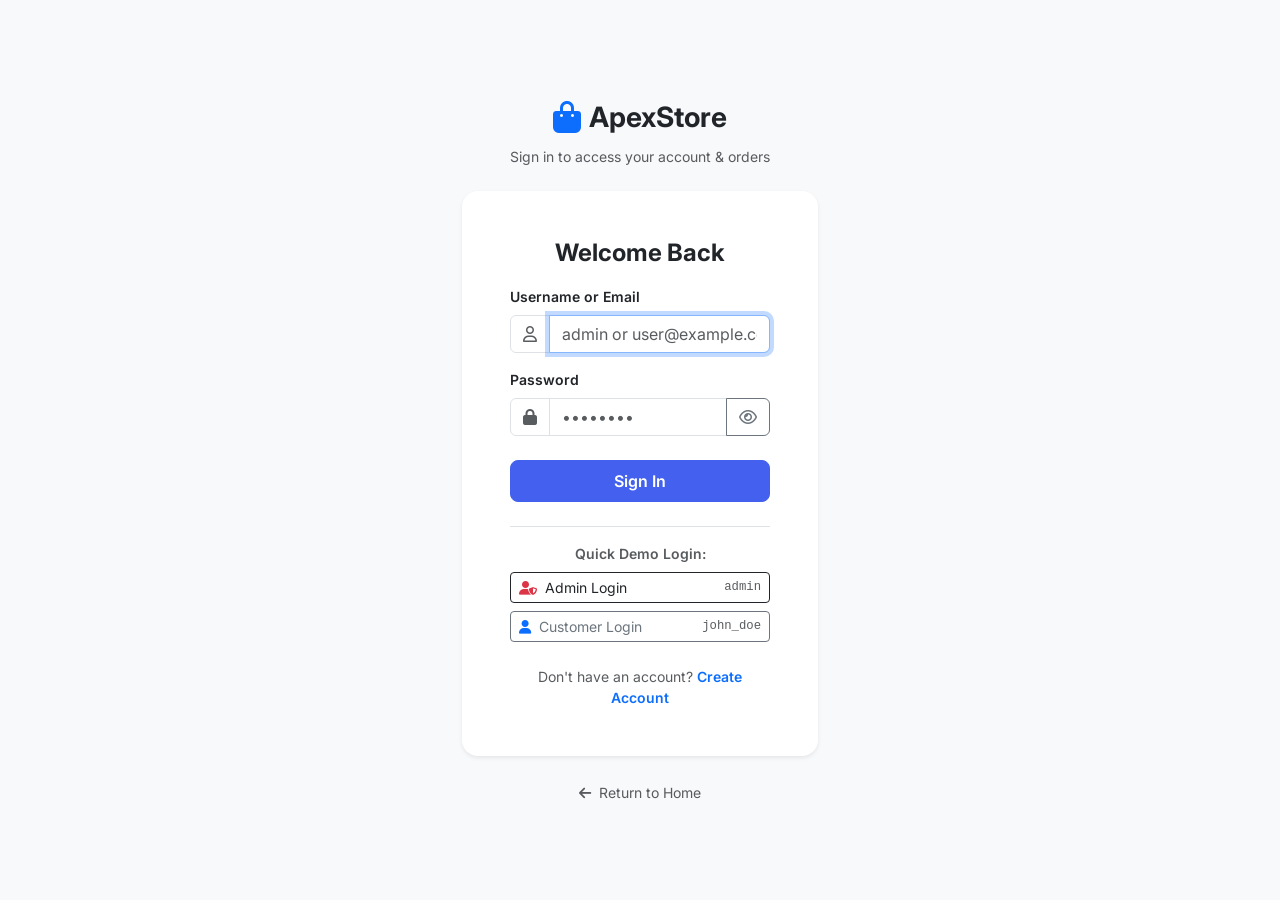
==== frontend/login.html @ 832998b2 "Initial commit: Complete Mini E-Commerce Management System with Django DRF Simple JWT & Bootstrap 5" ====
<!DOCTYPE html>
<html lang="en">
<head>
  <meta charset="UTF-8">
  <meta name="viewport" content="width=device-width, initial-scale=1.0">
  <title>Login - ApexStore</title>
  <!-- Bootstrap 5 CSS -->
  <link href="https://cdn.jsdelivr.net/npm/bootstrap@5.3.3/dist/css/bootstrap.min.css" rel="stylesheet">
  <!-- Font Awesome -->
  <link rel="stylesheet" href="https://cdnjs.cloudflare.com/ajax/libs/font-awesome/6.5.1/css/all.min.css">
  <!-- Google Fonts Inter -->
  <link href="https://fonts.googleapis.com/css2?family=Inter:wght@400;500;600;700;800&display=swap" rel="stylesheet">
  <link rel="stylesheet" href="css/style.css">
</head>
<body class="bg-light d-flex align-items-center justify-content-center" style="min-height: 100vh;">

  <div class="container py-5">
    <div class="row justify-content-center">
      <div class="col-md-7 col-lg-5 col-xl-4">
        <!-- Logo & Branding -->
        <div class="text-center mb-4">
          <a href="index.html" class="text-decoration-none d-inline-flex align-items-center gap-2 mb-2">
            <i class="fa-solid fa-bag-shopping fa-2x text-primary"></i>
            <span class="fs-3 fw-bold text-dark">ApexStore</span>
          </a>
          <p class="text-muted small">Sign in to access your account & orders</p>
        </div>

        <!-- Login Card -->
        <div class="card border-0 shadow-sm p-4 p-md-5 rounded-4">
          <h4 class="fw-bold mb-3 text-center">Welcome Back</h4>

          <div id="login-alert" class="alert alert-danger py-2 small d-none"></div>

          <form id="login-form" onsubmit="handleLogin(event)">
            <div class="mb-3">
              <label class="form-label fw-semibold small">Username or Email</label>
              <div class="input-group">
                <span class="input-group-text bg-white"><i class="fa-regular fa-user text-muted"></i></span>
                <input type="text" id="login-identifier" class="form-control" placeholder="admin or user@example.com" required autofocus>
              </div>
            </div>

            <div class="mb-3">
              <div class="d-flex justify-content-between">
                <label class="form-label fw-semibold small">Password</label>
              </div>
              <div class="input-group">
                <span class="input-group-text bg-white"><i class="fa-solid fa-lock text-muted"></i></span>
                <input type="password" id="login-password" class="form-control" placeholder="••••••••" required>
                <button class="btn btn-outline-secondary" type="button" onclick="togglePasswordVisibility('login-password')">
                  <i class="fa-regular fa-eye"></i>
                </button>
              </div>
            </div>

            <button type="submit" id="login-submit-btn" class="btn btn-primary w-100 py-2 mt-2 fw-semibold">
              <span class="spinner-border spinner-border-sm me-2 d-none" id="login-spinner"></span>
              Sign In
            </button>
          </form>

          <!-- Quick Fill Demo Buttons -->
          <div class="mt-4 pt-3 border-top">
            <div class="text-center text-muted small mb-2 fw-semibold">Quick Demo Login:</div>
            <div class="d-grid gap-2">
              <button type="button" class="btn btn-sm btn-outline-dark text-start d-flex align-items-center justify-content-between" onclick="quickFill('admin', 'AdminPassword123')">
                <span><i class="fa-solid fa-user-shield text-danger me-1"></i> Admin Login</span>
                <code class="small text-muted">admin</code>
              </button>
              <button type="button" class="btn btn-sm btn-outline-secondary text-start d-flex align-items-center justify-content-between" onclick="quickFill('john_doe', 'UserPassword123')">
                <span><i class="fa-solid fa-user text-primary me-1"></i> Customer Login</span>
                <code class="small text-muted">john_doe</code>
              </button>
            </div>
          </div>

          <div class="text-center mt-4 text-muted small">
            Don't have an account? <a href="register.html" class="fw-semibold text-primary text-decoration-none">Create Account</a>
          </div>
        </div>

        <div class="text-center mt-4">
          <a href="index.html" class="text-muted small text-decoration-none">
            <i class="fa-solid fa-arrow-left me-1"></i> Return to Home
          </a>
        </div>
      </div>
    </div>
  </div>

  <script src="https://cdn.jsdelivr.net/npm/bootstrap@5.3.3/dist/js/bootstrap.bundle.min.js"></script>
  <script src="js/api.js"></script>
  <script src="js/auth.js"></script>
  <script>
    function togglePasswordVisibility(fieldId) {
      const input = document.getElementById(fieldId);
      input.type = input.type === 'password' ? 'text' : 'password';
    }

    function quickFill(identifier, pwd) {
      document.getElementById('login-identifier').value = identifier;
      document.getElementById('login-password').value = pwd;
    }

    async function handleLogin(e) {
      e.preventDefault();
      const identifier = document.getElementById('login-identifier').value.trim();
      const password = document.getElementById('login-password').value;
      const alertBox = document.getElementById('login-alert');
      const submitBtn = document.getElementById('login-submit-btn');
      const spinner = document.getElementById('login-spinner');

      alertBox.classList.add('d-none');
      submitBtn.disabled = true;
      spinner.classList.remove('d-none');

      try {
        const result = await Auth.login(identifier, password);
        if (result.success) {
          showToast(`Welcome back, ${result.user.full_name || result.user.username}!`, "success");

          // Check redirect param
          const urlParams = new URLSearchParams(window.location.search);
          const redirect = urlParams.get('redirect');

          setTimeout(() => {
            if (redirect && !redirect.includes('login.html')) {
              window.location.href = redirect;
            } else if (result.user.role === 'ADMIN' || result.user.is_admin) {
              window.location.href = 'admin/dashboard.html';
            } else {
              window.location.href = 'products.html';
            }
          }, 600);
        } else {
          alertBox.textContent = result.error || "Login failed. Please check your credentials.";
          alertBox.classList.remove('d-none');
        }
      } catch (err) {
        alertBox.textContent = err.message || "An error occurred during login.";
        alertBox.classList.remove('d-none');
      } finally {
        submitBtn.disabled = false;
        spinner.classList.add('d-none');
      }
    }
  </script>
</body>
</html>
---- frontend/css/style.css ----
:root {
  --primary: #4361ee;
  --primary-hover: #3a56d4;
  --secondary: #3f37c9;
  --success: #10b981;
  --warning: #f59e0b;
  --danger: #ef4444;
  --dark: #0f172a;
  --light-bg: #f8fafc;
  --card-bg: #ffffff;
  --text-main: #1e293b;
  --text-muted: #64748b;
  --border-color: #e2e8f0;
  --font-family: 'Inter', system-ui, -apple-system, sans-serif;
  --radius-sm: 8px;
  --radius-md: 12px;
  --radius-lg: 16px;
  --shadow-sm: 0 1px 3px rgba(0,0,0,0.05);
  --shadow-md: 0 4px 12px rgba(0,0,0,0.07);
  --shadow-lg: 0 10px 25px rgba(0,0,0,0.1);
}

body {
  font-family: var(--font-family);
  background-color: var(--light-bg);
  color: var(--text-main);
  min-height: 100vh;
  display: flex;
  flex-direction: column;
}

main {
  flex: 1;
}

/* Navbar */
.navbar {
  background: #ffffff;
  box-shadow: var(--shadow-sm);
  padding: 0.8rem 0;
  border-bottom: 1px solid var(--border-color);
}

.navbar-brand {
  font-weight: 700;
  font-size: 1.35rem;
  color: var(--primary) !important;
  display: flex;
  align-items: center;
  gap: 0.5rem;
}

.nav-link {
  font-weight: 500;
  color: var(--text-main);
  padding: 0.5rem 0.9rem !important;
  border-radius: var(--radius-sm);
  transition: all 0.2s ease;
}

.nav-link:hover, .nav-link.active {
  color: var(--primary) !important;
  background-color: rgba(67, 97, 238, 0.08);
}

/* Hero Section */
.hero-section {
  background: linear-gradient(135deg, #1e293b 0%, #312e81 50%, #4361ee 100%);
  color: #ffffff;
  padding: 5rem 0;
  border-radius: 0 0 var(--radius-lg) var(--radius-lg);
  position: relative;
  overflow: hidden;
}

.hero-section::after {
  content: '';
  position: absolute;
  top: -50%;
  right: -20%;
  width: 600px;
  height: 600px;
  background: radial-gradient(circle, rgba(255,255,255,0.1) 0%, rgba(255,255,255,0) 70%);
  pointer-events: none;
}

/* Cards */
.card {
  background-color: var(--card-bg);
  border: 1px solid var(--border-color);
  border-radius: var(--radius-md);
  box-shadow: var(--shadow-sm);
  transition: transform 0.2s ease, box-shadow 0.2s ease;
}

.card:hover {
  box-shadow: var(--shadow-md);
}

.product-card {
  border: 1px solid var(--border-color);
  border-radius: var(--radius-md);
  overflow: hidden;
  display: flex;
  flex-direction: column;
  height: 100%;
  background: #ffffff;
  transition: all 0.25s ease;
}

.product-card:hover {
  transform: translateY(-4px);
  box-shadow: var(--shadow-lg);
  border-color: rgba(67, 97, 238, 0.3);
}

.product-card-img-wrapper {
  position: relative;
  width: 100%;
  height: 220px;
  background-color: #f1f5f9;
  overflow: hidden;
  display: flex;
  align-items: center;
  justify-content: center;
}

.product-card-img-wrapper img {
  width: 100%;
  height: 100%;
  object-fit: cover;
  transition: transform 0.3s ease;
}

.product-card:hover .product-card-img-wrapper img {
  transform: scale(1.05);
}

.product-badge-category {
  position: absolute;
  top: 12px;
  left: 12px;
  background: rgba(15, 23, 42, 0.75);
  backdrop-filter: blur(4px);
  color: #fff;
  font-size: 0.75rem;
  padding: 0.3rem 0.65rem;
  border-radius: 20px;
  font-weight: 500;
}

.product-badge-stock {
  position: absolute;
  top: 12px;
  right: 12px;
}

.product-card-body {
  padding: 1.25rem;
  display: flex;
  flex-direction: column;
  flex: 1;
}

.product-title {
  font-size: 1.05rem;
  font-weight: 600;
  color: var(--text-main);
  margin-bottom: 0.5rem;
  display: -webkit-box;
  -webkit-line-clamp: 2;
  -webkit-box-orient: vertical;
  overflow: hidden;
  height: 2.8rem;
}

.product-price {
  font-size: 1.3rem;
  font-weight: 700;
  color: var(--primary);
  margin-bottom: 1rem;
}

.product-card-footer {
  margin-top: auto;
  display: flex;
  gap: 0.5rem;
}

/* Category Filter Pills */
.category-pill {
  padding: 0.5rem 1rem;
  border-radius: 30px;
  border: 1px solid var(--border-color);
  background: #ffffff;
  color: var(--text-main);
  font-weight: 500;
  cursor: pointer;
  transition: all 0.2s ease;
  white-space: nowrap;
  text-decoration: none;
  display: inline-flex;
  align-items: center;
  gap: 0.4rem;
}

.category-pill:hover, .category-pill.active {
  background-color: var(--primary);
  color: #ffffff;
  border-color: var(--primary);
}

/* Buttons */
.btn-primary {
  background-color: var(--primary);
  border-color: var(--primary);
  font-weight: 500;
  padding: 0.6rem 1.25rem;
  border-radius: var(--radius-sm);
  transition: all 0.2s ease;
}

.btn-primary:hover, .btn-primary:focus {
  background-color: var(--primary-hover);
  border-color: var(--primary-hover);
}

.btn-outline-primary {
  color: var(--primary);
  border-color: var(--primary);
  font-weight: 500;
  border-radius: var(--radius-sm);
}

.btn-outline-primary:hover {
  background-color: var(--primary);
  color: #ffffff;
}

/* Badges */
.badge-placed {
  background-color: #eff6ff;
  color: #2563eb;
  border: 1px solid #bfdbfe;
  padding: 0.35rem 0.75rem;
  border-radius: 20px;
  font-weight: 600;
}

.badge-completed {
  background-color: #ecfdf5;
  color: #059669;
  border: 1px solid #a7f3d0;
  padding: 0.35rem 0.75rem;
  border-radius: 20px;
  font-weight: 600;
}

/* Empty State */
.empty-state {
  text-align: center;
  padding: 4rem 1.5rem;
  background: #ffffff;
  border-radius: var(--radius-md);
  border: 1px dashed var(--border-color);
}

.empty-state-icon {
  font-size: 3.5rem;
  color: var(--text-muted);
  margin-bottom: 1.25rem;
}

/* Toast Container */
#toast-container {
  position: fixed;
  top: 20px;
  right: 20px;
  z-index: 9999;
  display: flex;
  flex-direction: column;
  gap: 10px;
}

.custom-toast {
  min-width: 300px;
  max-width: 400px;
  padding: 1rem 1.25rem;
  border-radius: var(--radius-md);
  box-shadow: var(--shadow-lg);
  color: #ffffff;
  display: flex;
  align-items: center;
  gap: 0.8rem;
  animation: slideIn 0.3s ease forwards;
}

@keyframes slideIn {
  from { transform: translateX(100%); opacity: 0; }
  to { transform: translateX(0); opacity: 1; }
}

.custom-toast.toast-success { background-color: #059669; }
.custom-toast.toast-error { background-color: #dc2626; }
.custom-toast.toast-warning { background-color: #d97706; }
.custom-toast.toast-info { background-color: #2563eb; }

/* Footer */
footer {
  background: #0f172a;
  color: #94a3b8;
  padding: 2.5rem 0 1.5rem;
  margin-top: auto;
  border-top: 1px solid #1e293b;
}

footer a {
  color: #cbd5e1;
  text-decoration: none;
}

footer a:hover {
  color: #ffffff;
}
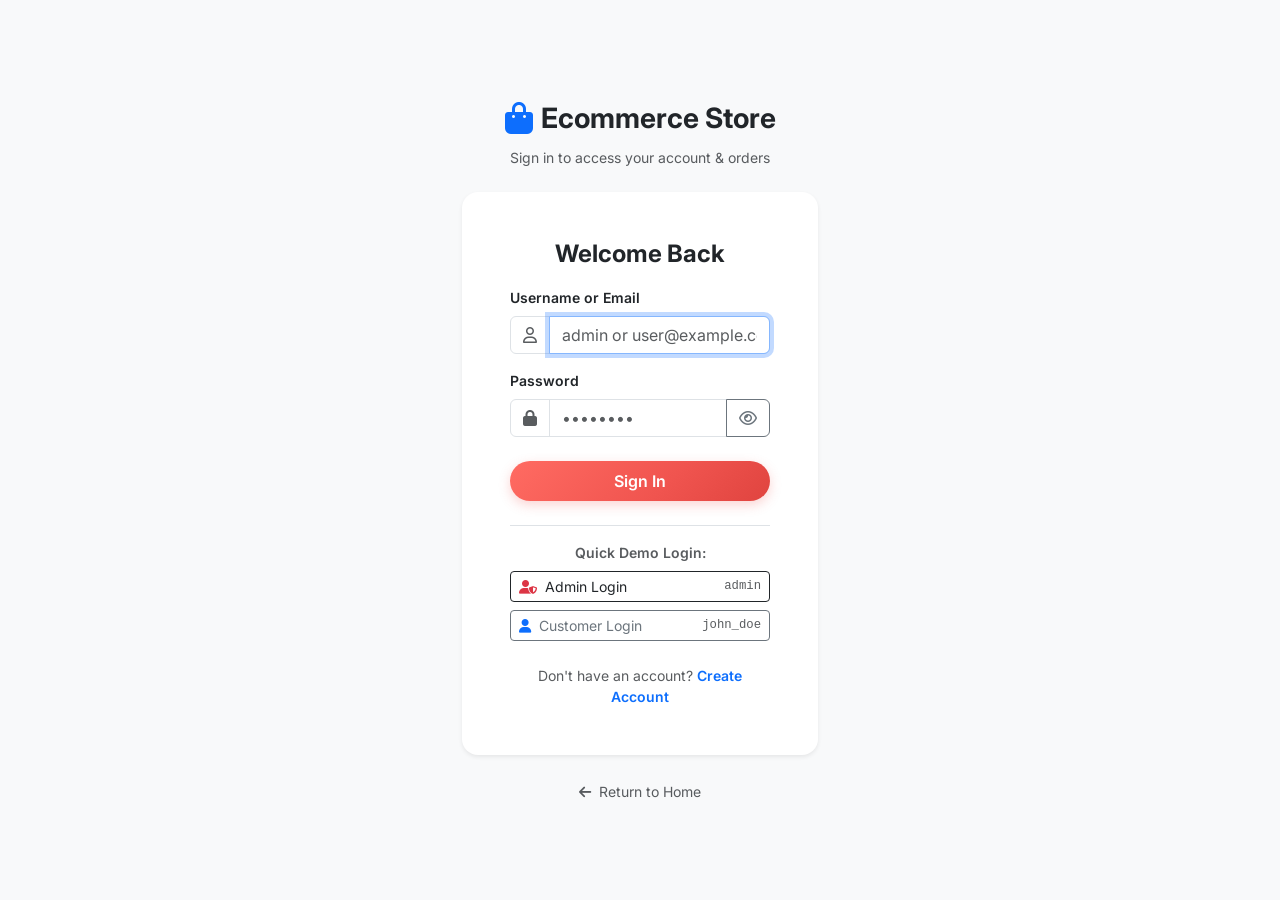
==== commit 193d6426: "Update theme to coral fashion aesthetic and fix admin HTML static routing" ====
--- a/frontend/login.html
+++ b/frontend/login.html
@@ -3,7 +3,7 @@
 <head>
   <meta charset="UTF-8">
   <meta name="viewport" content="width=device-width, initial-scale=1.0">
-  <title>Login - ApexStore</title>
+  <title>Login - Ecommerce Store</title>
   <!-- Bootstrap 5 CSS -->
   <link href="https://cdn.jsdelivr.net/npm/bootstrap@5.3.3/dist/css/bootstrap.min.css" rel="stylesheet">
   <!-- Font Awesome -->
@@ -21,7 +21,7 @@
         <div class="text-center mb-4">
           <a href="index.html" class="text-decoration-none d-inline-flex align-items-center gap-2 mb-2">
             <i class="fa-solid fa-bag-shopping fa-2x text-primary"></i>
-            <span class="fs-3 fw-bold text-dark">ApexStore</span>
+            <span class="fs-3 fw-bold text-dark">Ecommerce Store</span>
           </a>
           <p class="text-muted small">Sign in to access your account & orders</p>
         </div>
--- a/frontend/css/style.css
+++ b/frontend/css/style.css
@@ -1,23 +1,27 @@
 :root {
-  --primary: #4361ee;
-  --primary-hover: #3a56d4;
-  --secondary: #3f37c9;
+  --primary: #f0544f;
+  --primary-hover: #db423d;
+  --primary-light: #fff2f1;
+  --primary-gradient: linear-gradient(135deg, #ff6b62 0%, #f0544f 60%, #e0443f 100%);
+  --secondary: #ff7675;
+  --accent: #ff9f43;
   --success: #10b981;
   --warning: #f59e0b;
   --danger: #ef4444;
-  --dark: #0f172a;
-  --light-bg: #f8fafc;
+  --dark: #22222b;
+  --light-bg: #faf7f7;
   --card-bg: #ffffff;
-  --text-main: #1e293b;
-  --text-muted: #64748b;
-  --border-color: #e2e8f0;
+  --text-main: #2d3142;
+  --text-muted: #828699;
+  --border-color: #eedddd;
   --font-family: 'Inter', system-ui, -apple-system, sans-serif;
-  --radius-sm: 8px;
-  --radius-md: 12px;
-  --radius-lg: 16px;
-  --shadow-sm: 0 1px 3px rgba(0,0,0,0.05);
-  --shadow-md: 0 4px 12px rgba(0,0,0,0.07);
-  --shadow-lg: 0 10px 25px rgba(0,0,0,0.1);
+  --radius-sm: 10px;
+  --radius-md: 16px;
+  --radius-lg: 24px;
+  --radius-pill: 50px;
+  --shadow-sm: 0 2px 5px rgba(240, 84, 79, 0.05);
+  --shadow-md: 0 6px 18px rgba(240, 84, 79, 0.08);
+  --shadow-lg: 0 12px 30px rgba(240, 84, 79, 0.12);
 }
 
 body {
@@ -36,161 +40,230 @@
 /* Navbar */
 .navbar {
   background: #ffffff;
-  box-shadow: var(--shadow-sm);
-  padding: 0.8rem 0;
+  box-shadow: 0 1px 4px rgba(0,0,0,0.04);
+  padding: 0.9rem 0;
   border-bottom: 1px solid var(--border-color);
 }
 
 .navbar-brand {
-  font-weight: 700;
-  font-size: 1.35rem;
+  font-weight: 800;
+  font-size: 1.4rem;
   color: var(--primary) !important;
   display: flex;
   align-items: center;
-  gap: 0.5rem;
+  gap: 0.6rem;
+  letter-spacing: -0.02em;
 }
 
 .nav-link {
   font-weight: 500;
   color: var(--text-main);
-  padding: 0.5rem 0.9rem !important;
-  border-radius: var(--radius-sm);
+  padding: 0.5rem 1rem !important;
+  border-radius: var(--radius-pill);
   transition: all 0.2s ease;
 }
 
 .nav-link:hover, .nav-link.active {
   color: var(--primary) !important;
-  background-color: rgba(67, 97, 238, 0.08);
-}
-
-/* Hero Section */
-.hero-section {
-  background: linear-gradient(135deg, #1e293b 0%, #312e81 50%, #4361ee 100%);
-  color: #ffffff;
-  padding: 5rem 0;
-  border-radius: 0 0 var(--radius-lg) var(--radius-lg);
+  background-color: var(--primary-light);
+}
+
+/* Hero Section with Coral Theme */
+.hero-wrapper {
+  padding: 1.5rem 0 2.5rem;
+}
+
+.hero-banner {
+  background: var(--primary-gradient);
+  color: #ffffff;
+  border-radius: 28px;
+  padding: 4rem 3.5rem;
   position: relative;
   overflow: hidden;
-}
-
-.hero-section::after {
+  box-shadow: 0 15px 35px rgba(240, 84, 79, 0.25);
+}
+
+.hero-banner::after {
   content: '';
   position: absolute;
-  top: -50%;
-  right: -20%;
-  width: 600px;
-  height: 600px;
-  background: radial-gradient(circle, rgba(255,255,255,0.1) 0%, rgba(255,255,255,0) 70%);
+  top: -20%;
+  right: 5%;
+  width: 480px;
+  height: 480px;
+  background: radial-gradient(circle, rgba(255, 255, 255, 0.18) 0%, rgba(255, 255, 255, 0) 70%);
+  border-radius: 50%;
   pointer-events: none;
 }
 
-/* Cards */
-.card {
-  background-color: var(--card-bg);
-  border: 1px solid var(--border-color);
-  border-radius: var(--radius-md);
-  box-shadow: var(--shadow-sm);
-  transition: transform 0.2s ease, box-shadow 0.2s ease;
-}
-
-.card:hover {
-  box-shadow: var(--shadow-md);
-}
-
-.product-card {
-  border: 1px solid var(--border-color);
-  border-radius: var(--radius-md);
-  overflow: hidden;
-  display: flex;
-  flex-direction: column;
-  height: 100%;
-  background: #ffffff;
-  transition: all 0.25s ease;
-}
-
-.product-card:hover {
-  transform: translateY(-4px);
-  box-shadow: var(--shadow-lg);
-  border-color: rgba(67, 97, 238, 0.3);
-}
-
-.product-card-img-wrapper {
+.hero-badge-offer {
+  display: inline-block;
+  background: rgba(255, 255, 255, 0.22);
+  backdrop-filter: blur(8px);
+  color: #ffffff;
+  font-size: 0.85rem;
+  font-weight: 600;
+  padding: 0.45rem 1.2rem;
+  border-radius: var(--radius-pill);
+  margin-bottom: 1.25rem;
+  letter-spacing: 0.03em;
+}
+
+.hero-title {
+  font-size: 3.2rem;
+  font-weight: 800;
+  line-height: 1.15;
+  margin-bottom: 1.2rem;
+  letter-spacing: -0.03em;
+}
+
+.hero-subtitle {
+  font-size: 1.05rem;
+  opacity: 0.92;
+  max-width: 480px;
+  margin-bottom: 2rem;
+  line-height: 1.6;
+}
+
+/* Hero Pill Search Bar */
+.hero-search-capsule {
+  background: #ffffff;
+  padding: 6px 8px 6px 20px;
+  border-radius: var(--radius-pill);
+  display: flex;
+  align-items: center;
+  max-width: 440px;
+  box-shadow: 0 8px 24px rgba(0, 0, 0, 0.12);
+  margin-bottom: 2rem;
+}
+
+.hero-search-capsule input {
+  border: none;
+  outline: none;
+  flex: 1;
+  font-size: 0.95rem;
+  color: var(--text-main);
+  background: transparent;
+}
+
+.hero-search-capsule input::placeholder {
+  color: #a0a4b8;
+}
+
+.hero-search-capsule button {
+  background: var(--dark);
+  color: #ffffff;
+  border: none;
+  padding: 0.65rem 1.4rem;
+  border-radius: var(--radius-pill);
+  font-weight: 600;
+  font-size: 0.9rem;
+  transition: all 0.2s ease;
+}
+
+.hero-search-capsule button:hover {
+  background: #111;
+  transform: scale(1.02);
+}
+
+/* Happy Customers Social Proof */
+.hero-customers-badge {
+  background: rgba(255, 255, 255, 0.18);
+  backdrop-filter: blur(6px);
+  border: 1px solid rgba(255, 255, 255, 0.25);
+  display: inline-flex;
+  align-items: center;
+  gap: 1rem;
+  padding: 0.6rem 1.2rem;
+  border-radius: 20px;
+}
+
+.avatar-stack {
+  display: flex;
+  margin-right: -4px;
+}
+
+.avatar-stack img {
+  width: 32px;
+  height: 32px;
+  border-radius: 50%;
+  border: 2px solid #ffffff;
+  margin-left: -8px;
+  object-fit: cover;
+}
+
+.avatar-stack img:first-child {
+  margin-left: 0;
+}
+
+/* Hero Visual Circular Illustration */
+.hero-visual-frame {
   position: relative;
-  width: 100%;
-  height: 220px;
-  background-color: #f1f5f9;
-  overflow: hidden;
-  display: flex;
-  align-items: center;
-  justify-content: center;
-}
-
-.product-card-img-wrapper img {
+  width: 360px;
+  height: 360px;
+  margin: 0 auto;
+}
+
+.hero-circle-bg {
+  position: absolute;
+  top: 50%;
+  left: 50%;
+  transform: translate(-50%, -50%);
+  width: 330px;
+  height: 330px;
+  border-radius: 50%;
+  background: rgba(255, 255, 255, 0.2);
+  backdrop-filter: blur(10px);
+  border: 2px solid rgba(255, 255, 255, 0.4);
+}
+
+.hero-model-img {
+  position: relative;
+  z-index: 2;
   width: 100%;
   height: 100%;
   object-fit: cover;
-  transition: transform 0.3s ease;
-}
-
-.product-card:hover .product-card-img-wrapper img {
-  transform: scale(1.05);
-}
-
-.product-badge-category {
-  position: absolute;
-  top: 12px;
-  left: 12px;
-  background: rgba(15, 23, 42, 0.75);
-  backdrop-filter: blur(4px);
-  color: #fff;
-  font-size: 0.75rem;
-  padding: 0.3rem 0.65rem;
+  border-radius: 50%;
+  box-shadow: 0 15px 35px rgba(0,0,0,0.15);
+}
+
+/* Collections / Trending Shades Pills */
+.collections-strip {
+  padding: 1.5rem 0 2.5rem;
+}
+
+.collection-card {
+  background: #ffffff;
   border-radius: 20px;
-  font-weight: 500;
-}
-
-.product-badge-stock {
-  position: absolute;
-  top: 12px;
-  right: 12px;
-}
-
-.product-card-body {
-  padding: 1.25rem;
-  display: flex;
-  flex-direction: column;
-  flex: 1;
-}
-
-.product-title {
-  font-size: 1.05rem;
-  font-weight: 600;
-  color: var(--text-main);
-  margin-bottom: 0.5rem;
-  display: -webkit-box;
-  -webkit-line-clamp: 2;
-  -webkit-box-orient: vertical;
-  overflow: hidden;
-  height: 2.8rem;
-}
-
-.product-price {
-  font-size: 1.3rem;
-  font-weight: 700;
+  padding: 1rem 1.4rem;
+  border: 1px solid var(--border-color);
+  display: flex;
+  align-items: center;
+  gap: 1.2rem;
+  transition: all 0.25s ease;
+  text-decoration: none;
+  color: var(--text-main);
+  box-shadow: var(--shadow-sm);
+}
+
+.collection-card:hover {
+  transform: translateY(-4px);
+  box-shadow: var(--shadow-md);
+  border-color: var(--primary);
   color: var(--primary);
-  margin-bottom: 1rem;
-}
-
-.product-card-footer {
-  margin-top: auto;
-  display: flex;
-  gap: 0.5rem;
-}
-
-/* Category Filter Pills */
+}
+
+.collection-card-img {
+  width: 68px;
+  height: 68px;
+  border-radius: 50%;
+  object-fit: cover;
+  border: 2px solid var(--primary-light);
+}
+
+/* Category Filter Capsules */
 .category-pill {
-  padding: 0.5rem 1rem;
-  border-radius: 30px;
+  padding: 0.6rem 1.25rem;
+  border-radius: var(--radius-pill);
   border: 1px solid var(--border-color);
   background: #ffffff;
   color: var(--text-main);
@@ -201,49 +274,150 @@
   text-decoration: none;
   display: inline-flex;
   align-items: center;
-  gap: 0.4rem;
+  gap: 0.5rem;
 }
 
 .category-pill:hover, .category-pill.active {
-  background-color: var(--primary);
-  color: #ffffff;
-  border-color: var(--primary);
+  background: var(--primary-gradient);
+  color: #ffffff;
+  border-color: transparent;
+  box-shadow: 0 4px 14px rgba(240, 84, 79, 0.3);
+}
+
+.category-pill.active .badge {
+  background-color: rgba(255, 255, 255, 0.25) !important;
+  color: #ffffff !important;
+}
+
+/* Product Cards */
+.product-card {
+  border: 1px solid var(--border-color);
+  border-radius: 20px;
+  overflow: hidden;
+  display: flex;
+  flex-direction: column;
+  height: 100%;
+  background: #ffffff;
+  transition: all 0.25s ease;
+  box-shadow: var(--shadow-sm);
+}
+
+.product-card:hover {
+  transform: translateY(-5px);
+  box-shadow: 0 12px 28px rgba(240, 84, 79, 0.12);
+  border-color: rgba(240, 84, 79, 0.4);
+}
+
+.product-card-img-wrapper {
+  position: relative;
+  width: 100%;
+  height: 230px;
+  background-color: #fff6f6;
+  overflow: hidden;
+  display: flex;
+  align-items: center;
+  justify-content: center;
+}
+
+.product-card-img-wrapper img {
+  width: 100%;
+  height: 100%;
+  object-fit: cover;
+  transition: transform 0.35s ease;
+}
+
+.product-card:hover .product-card-img-wrapper img {
+  transform: scale(1.06);
+}
+
+.product-badge-category {
+  position: absolute;
+  top: 12px;
+  left: 12px;
+  background: rgba(34, 34, 43, 0.8);
+  backdrop-filter: blur(4px);
+  color: #fff;
+  font-size: 0.75rem;
+  padding: 0.35rem 0.8rem;
+  border-radius: var(--radius-pill);
+  font-weight: 500;
+}
+
+.product-badge-stock {
+  position: absolute;
+  top: 12px;
+  right: 12px;
+}
+
+.product-card-body {
+  padding: 1.4rem;
+  display: flex;
+  flex-direction: column;
+  flex: 1;
+}
+
+.product-title {
+  font-size: 1.05rem;
+  font-weight: 700;
+  color: var(--text-main);
+  margin-bottom: 0.4rem;
+  display: -webkit-box;
+  -webkit-line-clamp: 2;
+  -webkit-box-orient: vertical;
+  overflow: hidden;
+  height: 2.7rem;
+}
+
+.product-price {
+  font-size: 1.35rem;
+  font-weight: 800;
+  color: var(--primary);
+  margin-bottom: 1.1rem;
+}
+
+.product-card-footer {
+  margin-top: auto;
+  display: flex;
+  gap: 0.5rem;
 }
 
 /* Buttons */
 .btn-primary {
-  background-color: var(--primary);
-  border-color: var(--primary);
-  font-weight: 500;
-  padding: 0.6rem 1.25rem;
-  border-radius: var(--radius-sm);
+  background: var(--primary-gradient);
+  border: none;
+  font-weight: 600;
+  padding: 0.65rem 1.3rem;
+  border-radius: var(--radius-pill);
   transition: all 0.2s ease;
+  box-shadow: 0 4px 12px rgba(240, 84, 79, 0.25);
 }
 
 .btn-primary:hover, .btn-primary:focus {
-  background-color: var(--primary-hover);
-  border-color: var(--primary-hover);
+  background: linear-gradient(135deg, #e8584f 0%, #db423d 100%);
+  transform: translateY(-1px);
+  box-shadow: 0 6px 16px rgba(240, 84, 79, 0.35);
 }
 
 .btn-outline-primary {
   color: var(--primary);
   border-color: var(--primary);
-  font-weight: 500;
-  border-radius: var(--radius-sm);
+  font-weight: 600;
+  border-radius: var(--radius-pill);
 }
 
 .btn-outline-primary:hover {
-  background-color: var(--primary);
-  color: #ffffff;
+  background: var(--primary-gradient);
+  color: #ffffff;
+  border-color: transparent;
 }
 
 /* Badges */
 .badge-placed {
-  background-color: #eff6ff;
-  color: #2563eb;
-  border: 1px solid #bfdbfe;
-  padding: 0.35rem 0.75rem;
-  border-radius: 20px;
+  background-color: #fff2f1;
+  color: var(--primary);
+  border: 1px solid #ffd4d1;
+  padding: 0.35rem 0.85rem;
+  border-radius: var(--radius-pill);
   font-weight: 600;
 }
 
@@ -251,27 +425,12 @@
   background-color: #ecfdf5;
   color: #059669;
   border: 1px solid #a7f3d0;
-  padding: 0.35rem 0.75rem;
-  border-radius: 20px;
-  font-weight: 600;
-}
-
-/* Empty State */
-.empty-state {
-  text-align: center;
-  padding: 4rem 1.5rem;
-  background: #ffffff;
-  border-radius: var(--radius-md);
-  border: 1px dashed var(--border-color);
-}
-
-.empty-state-icon {
-  font-size: 3.5rem;
-  color: var(--text-muted);
-  margin-bottom: 1.25rem;
-}
-
-/* Toast Container */
+  padding: 0.35rem 0.85rem;
+  border-radius: var(--radius-pill);
+  font-weight: 600;
+}
+
+/* Toast Notifications */
 #toast-container {
   position: fixed;
   top: 20px;
@@ -287,11 +446,11 @@
   max-width: 400px;
   padding: 1rem 1.25rem;
   border-radius: var(--radius-md);
-  box-shadow: var(--shadow-lg);
-  color: #ffffff;
-  display: flex;
-  align-items: center;
-  gap: 0.8rem;
+  box-shadow: 0 10px 25px rgba(0,0,0,0.12);
+  color: #ffffff;
+  display: flex;
+  align-items: center;
+  gap: 0.85rem;
   animation: slideIn 0.3s ease forwards;
 }
 
@@ -303,22 +462,37 @@
 .custom-toast.toast-success { background-color: #059669; }
 .custom-toast.toast-error { background-color: #dc2626; }
 .custom-toast.toast-warning { background-color: #d97706; }
-.custom-toast.toast-info { background-color: #2563eb; }
+.custom-toast.toast-info { background-color: var(--primary); }
+
+/* Empty State */
+.empty-state {
+  text-align: center;
+  padding: 4.5rem 1.5rem;
+  background: #ffffff;
+  border-radius: var(--radius-md);
+  border: 1px dashed var(--border-color);
+}
+
+.empty-state-icon {
+  font-size: 3.5rem;
+  color: #d1b4b2;
+  margin-bottom: 1.25rem;
+}
 
 /* Footer */
 footer {
-  background: #0f172a;
-  color: #94a3b8;
-  padding: 2.5rem 0 1.5rem;
+  background: #1a1a22;
+  color: #9da1b5;
+  padding: 3rem 0 1.8rem;
   margin-top: auto;
-  border-top: 1px solid #1e293b;
+  border-top: 1px solid #282834;
 }
 
 footer a {
-  color: #cbd5e1;
+  color: #d5d8e6;
   text-decoration: none;
 }
 
 footer a:hover {
-  color: #ffffff;
-}
+  color: var(--primary);
+}
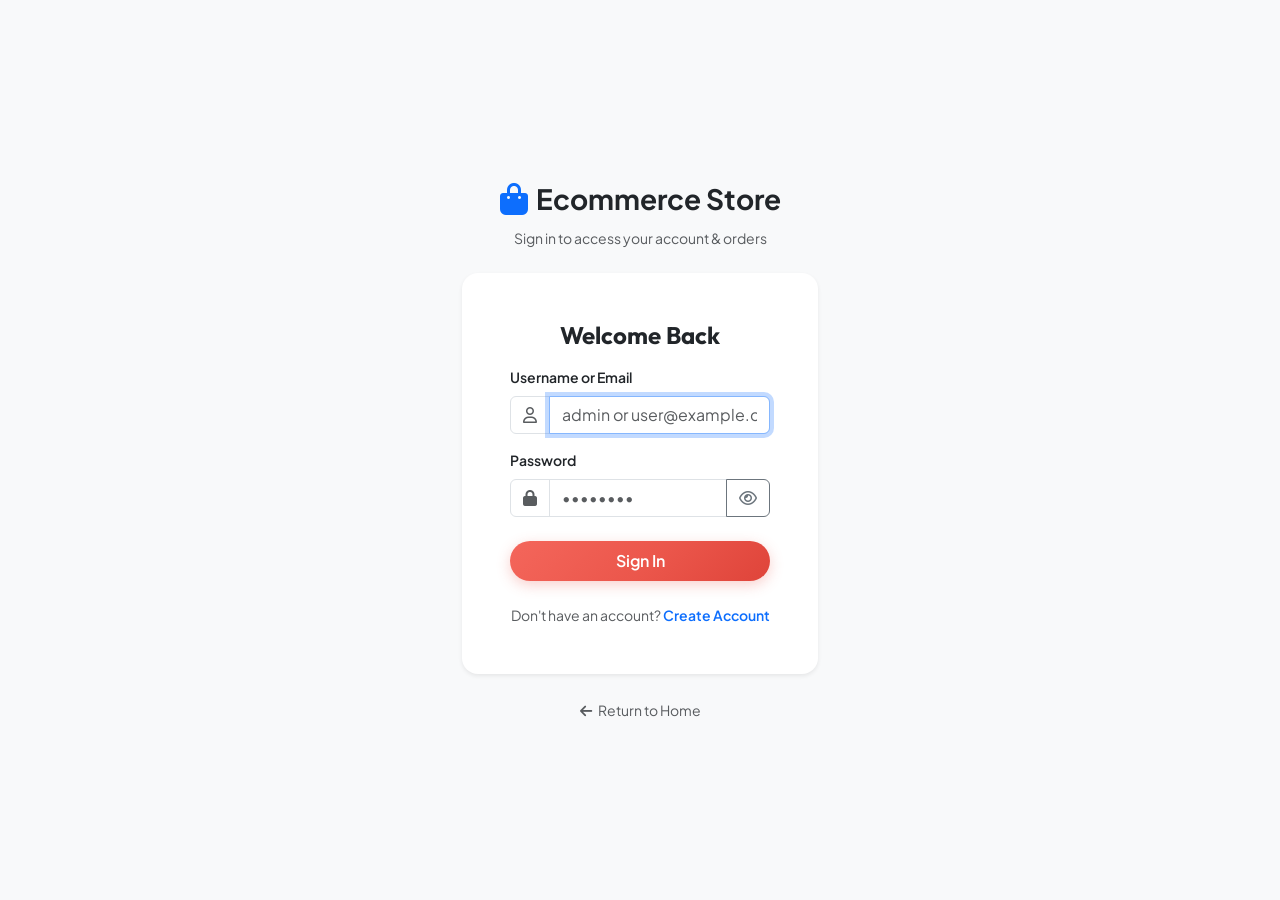
==== commit 7a8c6365: "Prepare ecommerce project for deployment" ====
--- a/frontend/login.html
+++ b/frontend/login.html
@@ -59,21 +59,6 @@
               Sign In
             </button>
           </form>
-
-          <!-- Quick Fill Demo Buttons -->
-          <div class="mt-4 pt-3 border-top">
-            <div class="text-center text-muted small mb-2 fw-semibold">Quick Demo Login:</div>
-            <div class="d-grid gap-2">
-              <button type="button" class="btn btn-sm btn-outline-dark text-start d-flex align-items-center justify-content-between" onclick="quickFill('admin', 'AdminPassword123')">
-                <span><i class="fa-solid fa-user-shield text-danger me-1"></i> Admin Login</span>
-                <code class="small text-muted">admin</code>
-              </button>
-              <button type="button" class="btn btn-sm btn-outline-secondary text-start d-flex align-items-center justify-content-between" onclick="quickFill('john_doe', 'UserPassword123')">
-                <span><i class="fa-solid fa-user text-primary me-1"></i> Customer Login</span>
-                <code class="small text-muted">john_doe</code>
-              </button>
-            </div>
-          </div>
 
           <div class="text-center mt-4 text-muted small">
             Don't have an account? <a href="register.html" class="fw-semibold text-primary text-decoration-none">Create Account</a>
--- a/frontend/css/style.css
+++ b/frontend/css/style.css
@@ -1,27 +1,33 @@
+@import url('https://fonts.googleapis.com/css2?family=Plus+Jakarta+Sans:wght@400;500;600;700;800&family=Outfit:wght@500;600;700;800&display=swap');
+
 :root {
-  --primary: #f0544f;
-  --primary-hover: #db423d;
+  --primary: #eb564b;
+  --primary-hover: #d6443a;
+  --primary-dark: #b8332a;
   --primary-light: #fff2f1;
-  --primary-gradient: linear-gradient(135deg, #ff6b62 0%, #f0544f 60%, #e0443f 100%);
-  --secondary: #ff7675;
-  --accent: #ff9f43;
+  --primary-soft: #fdf5f5;
+  --primary-gradient: linear-gradient(135deg, #f4665b 0%, #eb564b 55%, #df443a 100%);
+  --coral-accent: #ff7675;
+  --secondary: #2d3142;
+  --accent: #f59e0b;
   --success: #10b981;
   --warning: #f59e0b;
   --danger: #ef4444;
-  --dark: #22222b;
+  --dark: #191921;
   --light-bg: #faf7f7;
   --card-bg: #ffffff;
-  --text-main: #2d3142;
-  --text-muted: #828699;
-  --border-color: #eedddd;
-  --font-family: 'Inter', system-ui, -apple-system, sans-serif;
+  --text-main: #252836;
+  --text-muted: #888c9f;
+  --border-color: #f0dedd;
+  --font-family: 'Plus Jakarta Sans', system-ui, -apple-system, sans-serif;
+  --font-display: 'Outfit', var(--font-family);
   --radius-sm: 10px;
-  --radius-md: 16px;
-  --radius-lg: 24px;
-  --radius-pill: 50px;
-  --shadow-sm: 0 2px 5px rgba(240, 84, 79, 0.05);
-  --shadow-md: 0 6px 18px rgba(240, 84, 79, 0.08);
-  --shadow-lg: 0 12px 30px rgba(240, 84, 79, 0.12);
+  --radius-md: 18px;
+  --radius-lg: 28px;
+  --radius-pill: 60px;
+  --shadow-sm: 0 2px 6px rgba(235, 86, 75, 0.05);
+  --shadow-md: 0 8px 24px rgba(235, 86, 75, 0.08);
+  --shadow-lg: 0 16px 36px rgba(235, 86, 75, 0.14);
 }
 
 body {
@@ -31,6 +37,11 @@
   min-height: 100vh;
   display: flex;
   flex-direction: column;
+  -webkit-font-smoothing: antialiased;
+}
+
+h1, h2, h3, h4, .font-display {
+  font-family: var(--font-display);
 }
 
 main {
@@ -40,14 +51,15 @@
 /* Navbar */
 .navbar {
   background: #ffffff;
-  box-shadow: 0 1px 4px rgba(0,0,0,0.04);
-  padding: 0.9rem 0;
+  box-shadow: 0 1px 6px rgba(0,0,0,0.03);
+  padding: 1rem 0;
   border-bottom: 1px solid var(--border-color);
 }
 
 .navbar-brand {
+  font-family: var(--font-display);
   font-weight: 800;
-  font-size: 1.4rem;
+  font-size: 1.45rem;
   color: var(--primary) !important;
   display: flex;
   align-items: center;
@@ -55,10 +67,23 @@
   letter-spacing: -0.02em;
 }
 
+.navbar-brand i {
+  background: var(--primary-light);
+  width: 40px;
+  height: 40px;
+  border-radius: 12px;
+  display: inline-flex;
+  align-items: center;
+  justify-content: center;
+  font-size: 1.15rem;
+  color: var(--primary);
+}
+
 .nav-link {
-  font-weight: 500;
+  font-weight: 600;
+  font-size: 0.95rem;
   color: var(--text-main);
-  padding: 0.5rem 1rem !important;
+  padding: 0.55rem 1.15rem !important;
   border-radius: var(--radius-pill);
   transition: all 0.2s ease;
 }
@@ -68,72 +93,74 @@
   background-color: var(--primary-light);
 }
 
-/* Hero Section with Coral Theme */
+/* Hero Section */
 .hero-wrapper {
-  padding: 1.5rem 0 2.5rem;
+  padding: 1.25rem 0 2.5rem;
 }
 
 .hero-banner {
   background: var(--primary-gradient);
   color: #ffffff;
-  border-radius: 28px;
-  padding: 4rem 3.5rem;
+  border-radius: var(--radius-lg);
+  padding: 4.5rem 4rem;
   position: relative;
   overflow: hidden;
-  box-shadow: 0 15px 35px rgba(240, 84, 79, 0.25);
-}
-
-.hero-banner::after {
+  box-shadow: 0 20px 45px rgba(235, 86, 75, 0.28);
+}
+
+.hero-banner::before {
   content: '';
   position: absolute;
-  top: -20%;
-  right: 5%;
-  width: 480px;
-  height: 480px;
-  background: radial-gradient(circle, rgba(255, 255, 255, 0.18) 0%, rgba(255, 255, 255, 0) 70%);
+  top: -15%;
+  right: -5%;
+  width: 520px;
+  height: 520px;
+  background: radial-gradient(circle, rgba(255, 255, 255, 0.2) 0%, rgba(255, 255, 255, 0) 70%);
   border-radius: 50%;
   pointer-events: none;
 }
 
 .hero-badge-offer {
-  display: inline-block;
-  background: rgba(255, 255, 255, 0.22);
-  backdrop-filter: blur(8px);
+  display: inline-flex;
+  align-items: center;
+  background: rgba(255, 255, 255, 0.24);
+  backdrop-filter: blur(10px);
   color: #ffffff;
-  font-size: 0.85rem;
-  font-weight: 600;
-  padding: 0.45rem 1.2rem;
-  border-radius: var(--radius-pill);
-  margin-bottom: 1.25rem;
-  letter-spacing: 0.03em;
+  font-size: 0.88rem;
+  font-weight: 700;
+  padding: 0.45rem 1.25rem;
+  border-radius: var(--radius-pill);
+  margin-bottom: 1.35rem;
+  letter-spacing: 0.02em;
+  border: 1px solid rgba(255, 255, 255, 0.3);
 }
 
 .hero-title {
-  font-size: 3.2rem;
+  font-size: 3.8rem;
   font-weight: 800;
-  line-height: 1.15;
+  line-height: 1.12;
   margin-bottom: 1.2rem;
   letter-spacing: -0.03em;
 }
 
 .hero-subtitle {
-  font-size: 1.05rem;
-  opacity: 0.92;
-  max-width: 480px;
+  font-size: 1.1rem;
+  opacity: 0.94;
+  max-width: 500px;
   margin-bottom: 2rem;
   line-height: 1.6;
 }
 
-/* Hero Pill Search Bar */
+/* Hero Search Capsule */
 .hero-search-capsule {
   background: #ffffff;
-  padding: 6px 8px 6px 20px;
-  border-radius: var(--radius-pill);
-  display: flex;
-  align-items: center;
-  max-width: 440px;
-  box-shadow: 0 8px 24px rgba(0, 0, 0, 0.12);
-  margin-bottom: 2rem;
+  padding: 6px 8px 6px 22px;
+  border-radius: var(--radius-pill);
+  display: flex;
+  align-items: center;
+  max-width: 460px;
+  box-shadow: 0 10px 28px rgba(0, 0, 0, 0.15);
+  margin-bottom: 2.2rem;
 }
 
 .hero-search-capsule input {
@@ -141,65 +168,68 @@
   outline: none;
   flex: 1;
   font-size: 0.95rem;
+  font-weight: 500;
   color: var(--text-main);
   background: transparent;
 }
 
 .hero-search-capsule input::placeholder {
-  color: #a0a4b8;
+  color: #9fa4ba;
 }
 
 .hero-search-capsule button {
   background: var(--dark);
   color: #ffffff;
   border: none;
-  padding: 0.65rem 1.4rem;
-  border-radius: var(--radius-pill);
-  font-weight: 600;
-  font-size: 0.9rem;
-  transition: all 0.2s ease;
+  padding: 0.75rem 1.6rem;
+  border-radius: var(--radius-pill);
+  font-weight: 700;
+  font-size: 0.92rem;
+  letter-spacing: 0.02em;
+  transition: all 0.25s ease;
 }
 
 .hero-search-capsule button:hover {
-  background: #111;
-  transform: scale(1.02);
-}
-
-/* Happy Customers Social Proof */
+  background: #000000;
+  transform: scale(1.03);
+  box-shadow: 0 4px 12px rgba(0,0,0,0.2);
+}
+
+/* Social Proof Floating Badge */
 .hero-customers-badge {
-  background: rgba(255, 255, 255, 0.18);
-  backdrop-filter: blur(6px);
-  border: 1px solid rgba(255, 255, 255, 0.25);
+  background: rgba(255, 255, 255, 0.22);
+  backdrop-filter: blur(12px);
+  border: 1px solid rgba(255, 255, 255, 0.32);
   display: inline-flex;
   align-items: center;
-  gap: 1rem;
-  padding: 0.6rem 1.2rem;
-  border-radius: 20px;
+  gap: 1.1rem;
+  padding: 0.7rem 1.4rem;
+  border-radius: 24px;
 }
 
 .avatar-stack {
   display: flex;
-  margin-right: -4px;
 }
 
 .avatar-stack img {
-  width: 32px;
-  height: 32px;
+  width: 36px;
+  height: 36px;
   border-radius: 50%;
-  border: 2px solid #ffffff;
-  margin-left: -8px;
+  border: 2.5px solid #ffffff;
+  margin-left: -10px;
   object-fit: cover;
+  box-shadow: 0 2px 6px rgba(0,0,0,0.15);
 }
 
 .avatar-stack img:first-child {
   margin-left: 0;
 }
 
-/* Hero Visual Circular Illustration */
+/* Hero Circular Model Showcase */
 .hero-visual-frame {
   position: relative;
-  width: 360px;
-  height: 360px;
+  width: 380px;
+  height: 380px;
   margin: 0 auto;
 }
 
@@ -208,12 +238,12 @@
   top: 50%;
   left: 50%;
   transform: translate(-50%, -50%);
-  width: 330px;
-  height: 330px;
+  width: 360px;
+  height: 360px;
   border-radius: 50%;
-  background: rgba(255, 255, 255, 0.2);
-  backdrop-filter: blur(10px);
-  border: 2px solid rgba(255, 255, 255, 0.4);
+  background: rgba(255, 255, 255, 0.22);
+  backdrop-filter: blur(14px);
+  border: 2px solid rgba(255, 255, 255, 0.45);
 }
 
 .hero-model-img {
@@ -223,22 +253,45 @@
   height: 100%;
   object-fit: cover;
   border-radius: 50%;
-  box-shadow: 0 15px 35px rgba(0,0,0,0.15);
-}
-
-/* Collections / Trending Shades Pills */
+  box-shadow: 0 20px 45px rgba(0,0,0,0.2);
+  transition: transform 0.4s ease;
+}
+
+.hero-visual-frame:hover .hero-model-img {
+  transform: scale(1.03);
+}
+
+/* Floating Discount Tag */
+.hero-floating-tag {
+  position: absolute;
+  bottom: 25px;
+  left: -20px;
+  z-index: 3;
+  background: #ffffff;
+  color: var(--dark);
+  padding: 0.6rem 1.2rem;
+  border-radius: var(--radius-pill);
+  font-weight: 700;
+  font-size: 0.88rem;
+  box-shadow: 0 10px 25px rgba(0,0,0,0.15);
+  display: flex;
+  align-items: center;
+  gap: 0.5rem;
+}
+
+/* Curated Selections / Premium Shades Strip */
 .collections-strip {
-  padding: 1.5rem 0 2.5rem;
+  padding: 1.5rem 0 3rem;
 }
 
 .collection-card {
   background: #ffffff;
-  border-radius: 20px;
+  border-radius: 22px;
   padding: 1rem 1.4rem;
   border: 1px solid var(--border-color);
   display: flex;
   align-items: center;
-  gap: 1.2rem;
+  gap: 1.25rem;
   transition: all 0.25s ease;
   text-decoration: none;
   color: var(--text-main);
@@ -246,73 +299,103 @@
 }
 
 .collection-card:hover {
-  transform: translateY(-4px);
+  transform: translateY(-5px);
   box-shadow: var(--shadow-md);
   border-color: var(--primary);
   color: var(--primary);
 }
 
 .collection-card-img {
-  width: 68px;
-  height: 68px;
+  width: 72px;
+  height: 72px;
   border-radius: 50%;
   object-fit: cover;
-  border: 2px solid var(--primary-light);
-}
-
-/* Category Filter Capsules */
-.category-pill {
-  padding: 0.6rem 1.25rem;
-  border-radius: var(--radius-pill);
-  border: 1px solid var(--border-color);
+  border: 3px solid var(--primary-light);
+  box-shadow: 0 4px 10px rgba(0,0,0,0.06);
+}
+
+/* Icon-Based Category Selector (Matching Reference) */
+.category-icons-row {
+  display: flex;
+  align-items: center;
+  justify-content: center;
+  flex-wrap: wrap;
+  gap: 1.5rem;
+  padding: 1rem 0;
+}
+
+.category-icon-item {
+  display: flex;
+  flex-direction: column;
+  align-items: center;
+  gap: 0.6rem;
+  cursor: pointer;
+  text-decoration: none;
+  color: var(--text-main);
+  transition: all 0.25s ease;
+}
+
+.category-icon-circle {
+  width: 70px;
+  height: 70px;
+  border-radius: 50%;
   background: #ffffff;
+  border: 1.5px solid var(--border-color);
+  display: flex;
+  align-items: center;
+  justify-content: center;
+  font-size: 1.5rem;
   color: var(--text-main);
-  font-weight: 500;
-  cursor: pointer;
-  transition: all 0.2s ease;
-  white-space: nowrap;
-  text-decoration: none;
-  display: inline-flex;
-  align-items: center;
-  gap: 0.5rem;
-}
-
-.category-pill:hover, .category-pill.active {
+  box-shadow: var(--shadow-sm);
+  transition: all 0.25s ease;
+}
+
+.category-icon-item:hover .category-icon-circle,
+.category-icon-item.active .category-icon-circle {
   background: var(--primary-gradient);
+  border-color: transparent;
   color: #ffffff;
-  border-color: transparent;
-  box-shadow: 0 4px 14px rgba(240, 84, 79, 0.3);
-}
-
-.category-pill.active .badge {
-  background-color: rgba(255, 255, 255, 0.25) !important;
-  color: #ffffff !important;
+  transform: translateY(-4px);
+  box-shadow: 0 10px 22px rgba(235, 86, 75, 0.35);
+}
+
+.category-icon-label {
+  font-weight: 600;
+  font-size: 0.9rem;
+  color: var(--text-muted);
+  transition: color 0.2s ease;
+}
+
+.category-icon-item:hover .category-icon-label,
+.category-icon-item.active .category-icon-label {
+  color: var(--primary);
+  font-weight: 700;
 }
 
 /* Product Cards */
 .product-card {
   border: 1px solid var(--border-color);
-  border-radius: 20px;
+  border-radius: 22px;
   overflow: hidden;
   display: flex;
   flex-direction: column;
   height: 100%;
   background: #ffffff;
-  transition: all 0.25s ease;
+  transition: all 0.3s ease;
   box-shadow: var(--shadow-sm);
 }
 
 .product-card:hover {
-  transform: translateY(-5px);
-  box-shadow: 0 12px 28px rgba(240, 84, 79, 0.12);
-  border-color: rgba(240, 84, 79, 0.4);
+  transform: translateY(-6px);
+  box-shadow: 0 14px 32px rgba(235, 86, 75, 0.14);
+  border-color: rgba(235, 86, 75, 0.35);
 }
 
 .product-card-img-wrapper {
   position: relative;
   width: 100%;
-  height: 230px;
-  background-color: #fff6f6;
+  height: 250px;
+  background-color: #fff6f5;
   overflow: hidden;
   display: flex;
   align-items: center;
@@ -323,92 +406,105 @@
   width: 100%;
   height: 100%;
   object-fit: cover;
-  transition: transform 0.35s ease;
+  transition: transform 0.4s ease;
 }
 
 .product-card:hover .product-card-img-wrapper img {
-  transform: scale(1.06);
+  transform: scale(1.07);
 }
 
 .product-badge-category {
   position: absolute;
-  top: 12px;
-  left: 12px;
-  background: rgba(34, 34, 43, 0.8);
-  backdrop-filter: blur(4px);
+  top: 14px;
+  left: 14px;
+  background: rgba(25, 25, 33, 0.85);
+  backdrop-filter: blur(6px);
   color: #fff;
   font-size: 0.75rem;
-  padding: 0.35rem 0.8rem;
-  border-radius: var(--radius-pill);
-  font-weight: 500;
+  padding: 0.35rem 0.85rem;
+  border-radius: var(--radius-pill);
+  font-weight: 600;
+  letter-spacing: 0.02em;
 }
 
 .product-badge-stock {
   position: absolute;
-  top: 12px;
-  right: 12px;
+  top: 14px;
+  right: 14px;
 }
 
 .product-card-body {
-  padding: 1.4rem;
+  padding: 1.45rem;
   display: flex;
   flex-direction: column;
   flex: 1;
 }
 
 .product-title {
-  font-size: 1.05rem;
+  font-size: 1.1rem;
   font-weight: 700;
   color: var(--text-main);
-  margin-bottom: 0.4rem;
+  margin-bottom: 0.35rem;
   display: -webkit-box;
   -webkit-line-clamp: 2;
   -webkit-box-orient: vertical;
   overflow: hidden;
-  height: 2.7rem;
+  height: 2.8rem;
+  line-height: 1.4;
+}
+
+.product-material-sub {
+  font-size: 0.8rem;
+  color: var(--text-muted);
+  margin-bottom: 0.8rem;
 }
 
 .product-price {
-  font-size: 1.35rem;
+  font-family: var(--font-display);
+  font-size: 1.45rem;
   font-weight: 800;
   color: var(--primary);
-  margin-bottom: 1.1rem;
+  margin-bottom: 1.2rem;
 }
 
 .product-card-footer {
   margin-top: auto;
   display: flex;
-  gap: 0.5rem;
+  gap: 0.6rem;
 }
 
 /* Buttons */
 .btn-primary {
   background: var(--primary-gradient);
   border: none;
-  font-weight: 600;
-  padding: 0.65rem 1.3rem;
-  border-radius: var(--radius-pill);
-  transition: all 0.2s ease;
-  box-shadow: 0 4px 12px rgba(240, 84, 79, 0.25);
+  font-weight: 700;
+  padding: 0.7rem 1.4rem;
+  border-radius: var(--radius-pill);
+  transition: all 0.25s ease;
+  box-shadow: 0 4px 14px rgba(235, 86, 75, 0.28);
 }
 
 .btn-primary:hover, .btn-primary:focus {
-  background: linear-gradient(135deg, #e8584f 0%, #db423d 100%);
-  transform: translateY(-1px);
-  box-shadow: 0 6px 16px rgba(240, 84, 79, 0.35);
+  background: linear-gradient(135deg, #e45044 0%, #d43b31 100%);
+  transform: translateY(-2px);
+  box-shadow: 0 6px 18px rgba(235, 86, 75, 0.38);
 }
 
 .btn-outline-primary {
   color: var(--primary);
-  border-color: var(--primary);
-  font-weight: 600;
-  border-radius: var(--radius-pill);
+  border: 1.5px solid var(--primary);
+  font-weight: 700;
+  border-radius: var(--radius-pill);
+  padding: 0.65rem 1.3rem;
+  transition: all 0.2s ease;
 }
 
 .btn-outline-primary:hover {
   background: var(--primary-gradient);
   color: #ffffff;
   border-color: transparent;
+  transform: translateY(-2px);
+  box-shadow: 0 4px 14px rgba(235, 86, 75, 0.25);
 }
 
 /* Badges */
@@ -416,41 +512,64 @@
   background-color: #fff2f1;
   color: var(--primary);
   border: 1px solid #ffd4d1;
-  padding: 0.35rem 0.85rem;
-  border-radius: var(--radius-pill);
-  font-weight: 600;
+  padding: 0.4rem 0.9rem;
+  border-radius: var(--radius-pill);
+  font-weight: 700;
 }
 
 .badge-completed {
   background-color: #ecfdf5;
   color: #059669;
   border: 1px solid #a7f3d0;
-  padding: 0.35rem 0.85rem;
-  border-radius: var(--radius-pill);
-  font-weight: 600;
+  padding: 0.4rem 0.9rem;
+  border-radius: var(--radius-pill);
+  font-weight: 700;
+}
+
+/* VIP Offer Promo Banner */
+.promo-strip-banner {
+  background: linear-gradient(135deg, #191921 0%, #252836 100%);
+  color: #ffffff;
+  border-radius: var(--radius-lg);
+  padding: 3.5rem 3rem;
+  position: relative;
+  overflow: hidden;
+  box-shadow: 0 16px 36px rgba(0,0,0,0.15);
+}
+
+.promo-strip-banner::after {
+  content: '';
+  position: absolute;
+  top: -50%;
+  right: -10%;
+  width: 400px;
+  height: 400px;
+  background: radial-gradient(circle, rgba(235, 86, 75, 0.25) 0%, rgba(235, 86, 75, 0) 70%);
+  border-radius: 50%;
+  pointer-events: none;
 }
 
 /* Toast Notifications */
 #toast-container {
   position: fixed;
-  top: 20px;
-  right: 20px;
+  top: 24px;
+  right: 24px;
   z-index: 9999;
   display: flex;
   flex-direction: column;
-  gap: 10px;
+  gap: 12px;
 }
 
 .custom-toast {
-  min-width: 300px;
-  max-width: 400px;
-  padding: 1rem 1.25rem;
+  min-width: 320px;
+  max-width: 420px;
+  padding: 1.1rem 1.35rem;
   border-radius: var(--radius-md);
-  box-shadow: 0 10px 25px rgba(0,0,0,0.12);
+  box-shadow: 0 12px 30px rgba(0,0,0,0.15);
   color: #ffffff;
   display: flex;
   align-items: center;
-  gap: 0.85rem;
+  gap: 0.9rem;
   animation: slideIn 0.3s ease forwards;
 }
 
@@ -475,15 +594,15 @@
 
 .empty-state-icon {
   font-size: 3.5rem;
-  color: #d1b4b2;
+  color: #d8b7b5;
   margin-bottom: 1.25rem;
 }
 
 /* Footer */
 footer {
-  background: #1a1a22;
+  background: #191921;
   color: #9da1b5;
-  padding: 3rem 0 1.8rem;
+  padding: 3.5rem 0 2rem;
   margin-top: auto;
   border-top: 1px solid #282834;
 }
@@ -491,8 +610,26 @@
 footer a {
   color: #d5d8e6;
   text-decoration: none;
+  transition: color 0.2s ease;
 }
 
 footer a:hover {
   color: var(--primary);
 }
+
+@media (max-width: 991px) {
+  .hero-title {
+    font-size: 2.8rem;
+  }
+  .hero-banner {
+    padding: 3rem 2rem;
+  }
+  .hero-visual-frame {
+    width: 280px;
+    height: 280px;
+  }
+  .hero-circle-bg {
+    width: 260px;
+    height: 260px;
+  }
+}
